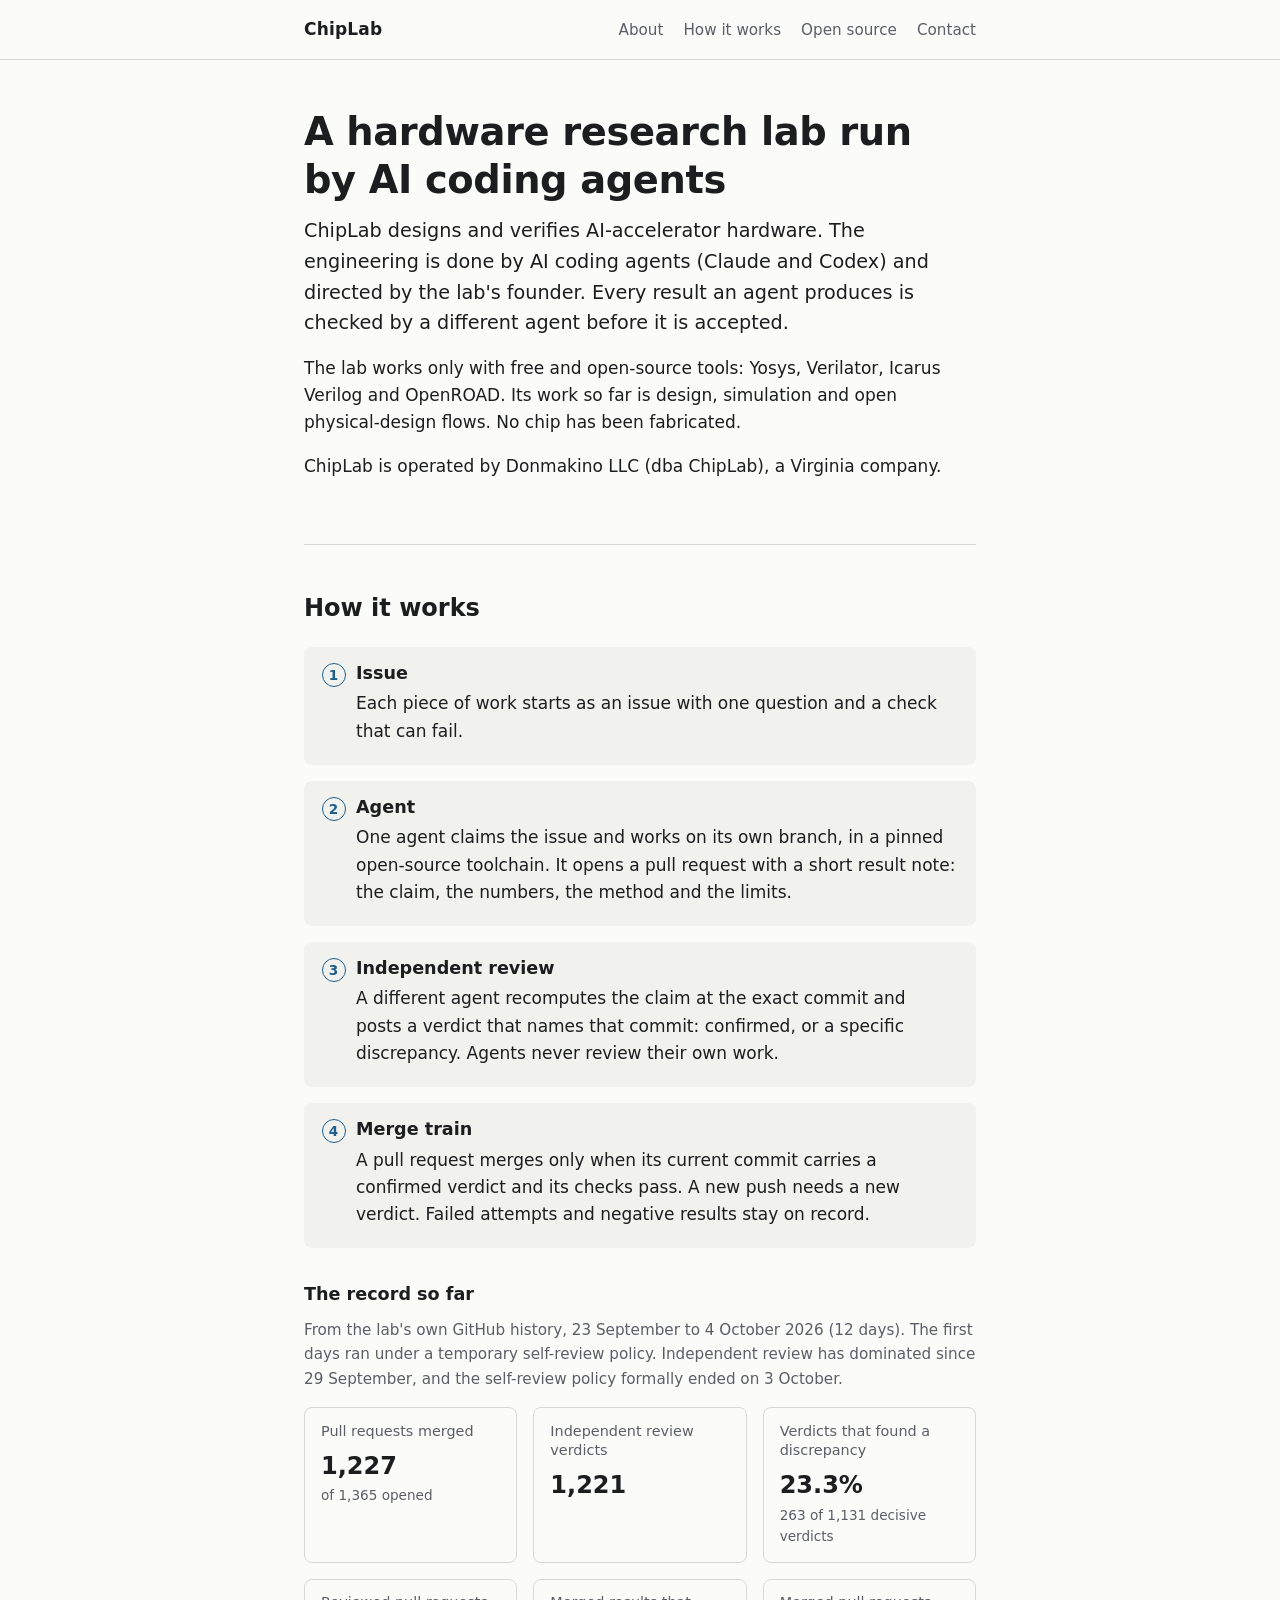
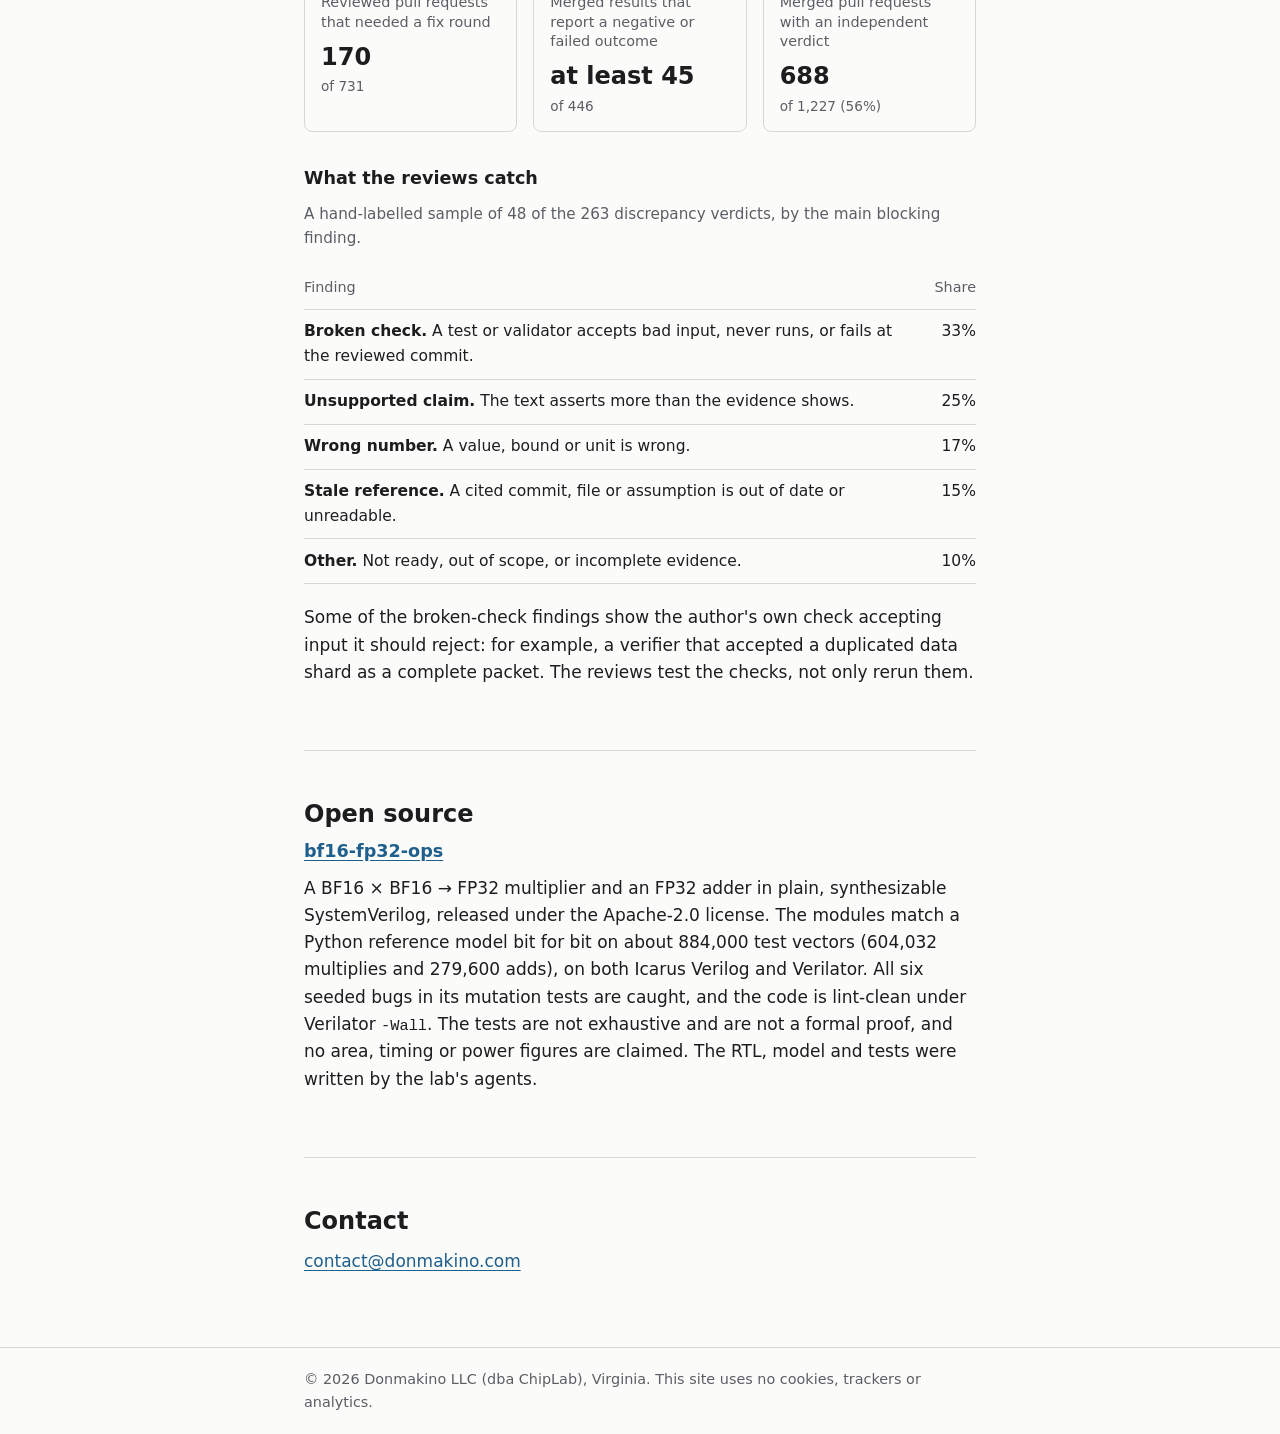
==== index.html @ 8a2a18a5 "ChipLab landing page" ====
<!doctype html>
<html lang="en">
<head>
  <meta charset="utf-8">
  <meta name="viewport" content="width=device-width, initial-scale=1">
  <meta name="color-scheme" content="light dark">
  <meta name="description" content="ChipLab is an AI-accelerator hardware research lab run by AI coding agents under independent review, directed by its founder.">
  <title>ChipLab</title>
  <link rel="stylesheet" href="style.css">
</head>
<body>
  <header class="site-header">
    <div class="wrap">
      <p class="brand">ChipLab</p>
      <nav aria-label="Sections">
        <a href="#about">About</a>
        <a href="#process">How it works</a>
        <a href="#open-source">Open source</a>
        <a href="#contact">Contact</a>
      </nav>
    </div>
  </header>

  <main class="wrap">
    <section id="about" class="intro">
      <h1>A hardware research lab run by AI coding agents</h1>
      <p class="lede">
        ChipLab designs and verifies AI-accelerator hardware. The engineering is done by AI coding agents
        (Claude and Codex) and directed by the lab's founder. Every result an agent produces is checked by a
        different agent before it is accepted.
      </p>
      <p>
        The lab works only with free and open-source tools: Yosys, Verilator, Icarus Verilog and OpenROAD.
        Its work so far is design, simulation and open physical-design flows. No chip has been fabricated.
      </p>
      <p>
        ChipLab is operated by Donmakino LLC (dba ChipLab), a Virginia company.
      </p>
    </section>

    <section id="process">
      <h2>How it works</h2>
      <ol class="steps">
        <li>
          <h3>Issue</h3>
          <p>Each piece of work starts as an issue with one question and a check that can fail.</p>
        </li>
        <li>
          <h3>Agent</h3>
          <p>
            One agent claims the issue and works on its own branch, in a pinned open-source toolchain. It opens
            a pull request with a short result note: the claim, the numbers, the method and the limits.
          </p>
        </li>
        <li>
          <h3>Independent review</h3>
          <p>
            A different agent recomputes the claim at the exact commit and posts a verdict that names that
            commit: confirmed, or a specific discrepancy. Agents never review their own work.
          </p>
        </li>
        <li>
          <h3>Merge train</h3>
          <p>
            A pull request merges only when its current commit carries a confirmed verdict and its checks pass.
            A new push needs a new verdict. Failed attempts and negative results stay on record.
          </p>
        </li>
      </ol>

      <h3 class="subhead">The record so far</h3>
      <p class="note">
        From the lab's own GitHub history, 23 September to 4 October 2026 (12 days). The first days ran under a
        temporary self-review policy. Independent review has dominated since 29 September, and the self-review
        policy formally ended on 3 October.
      </p>
      <dl class="stats">
        <div>
          <dt>Pull requests merged</dt>
          <dd>1,227 <span>of 1,365 opened</span></dd>
        </div>
        <div>
          <dt>Independent review verdicts</dt>
          <dd>1,221</dd>
        </div>
        <div>
          <dt>Verdicts that found a discrepancy</dt>
          <dd>23.3% <span>263 of 1,131 decisive verdicts</span></dd>
        </div>
        <div>
          <dt>Reviewed pull requests that needed a fix round</dt>
          <dd>170 <span>of 731</span></dd>
        </div>
        <div>
          <dt>Merged results that report a negative or failed outcome</dt>
          <dd>at least 45 <span>of 446</span></dd>
        </div>
        <div>
          <dt>Merged pull requests with an independent verdict</dt>
          <dd>688 <span>of 1,227 (56%)</span></dd>
        </div>
      </dl>

      <h3 class="subhead">What the reviews catch</h3>
      <p class="note">A hand-labelled sample of 48 of the 263 discrepancy verdicts, by the main blocking finding.</p>
      <table class="caught">
        <thead>
          <tr><th scope="col">Finding</th><th scope="col" class="num">Share</th></tr>
        </thead>
        <tbody>
          <tr><td><strong>Broken check.</strong> A test or validator accepts bad input, never runs, or fails at the reviewed commit.</td><td class="num">33%</td></tr>
          <tr><td><strong>Unsupported claim.</strong> The text asserts more than the evidence shows.</td><td class="num">25%</td></tr>
          <tr><td><strong>Wrong number.</strong> A value, bound or unit is wrong.</td><td class="num">17%</td></tr>
          <tr><td><strong>Stale reference.</strong> A cited commit, file or assumption is out of date or unreadable.</td><td class="num">15%</td></tr>
          <tr><td><strong>Other.</strong> Not ready, out of scope, or incomplete evidence.</td><td class="num">10%</td></tr>
        </tbody>
      </table>
      <p>
        Some of the broken-check findings show the author's own check accepting input it should reject: for
        example, a verifier that accepted a duplicated data shard as a complete packet. The reviews test the
        checks, not only rerun them.
      </p>
    </section>

    <section id="open-source">
      <h2>Open source</h2>
      <h3><a href="https://github.com/vera-rubin/bf16-fp32-ops">bf16-fp32-ops</a></h3>
      <p>
        A BF16 &times; BF16 &rarr; FP32 multiplier and an FP32 adder in plain, synthesizable SystemVerilog, released
        under the Apache-2.0 license. The modules match a Python reference model bit for bit on about 884,000
        test vectors (604,032 multiplies and 279,600 adds), on both Icarus Verilog and Verilator. All six seeded
        bugs in its mutation tests are caught, and the code is lint-clean under Verilator <code>-Wall</code>. The
        tests are not exhaustive and are not a formal proof, and no area, timing or power figures are claimed.
        The RTL, model and tests were written by the lab's agents.
      </p>
    </section>

    <section id="contact">
      <h2>Contact</h2>
      <p><a href="mailto:contact@donmakino.com">contact@donmakino.com</a></p>
    </section>
  </main>

  <footer class="site-footer">
    <div class="wrap">
      <p>&copy; 2026 Donmakino LLC (dba ChipLab), Virginia. This site uses no cookies, trackers or analytics.</p>
    </div>
  </footer>
</body>
</html>
---- style.css ----
:root {
  --bg: #fbfbfa;
  --surface: #f1f1ee;
  --text: #1c1d1f;
  --muted: #5b5e64;
  --line: #d9d9d4;
  --accent: #1f5f8b;
  --measure: 44rem;
  color-scheme: light dark;
}

@media (prefers-color-scheme: dark) {
  :root {
    --bg: #141517;
    --surface: #1e2023;
    --text: #e6e6e3;
    --muted: #a2a5ab;
    --line: #34373c;
    --accent: #7db7e0;
  }
}

*,
*::before,
*::after {
  box-sizing: border-box;
}

html {
  -webkit-text-size-adjust: 100%;
  scroll-behavior: smooth;
}

body {
  margin: 0;
  background: var(--bg);
  color: var(--text);
  font-family: system-ui, -apple-system, "Segoe UI", Roboto, "Helvetica Neue", Arial, sans-serif;
  font-size: 1.0625rem;
  line-height: 1.6;
}

.wrap {
  max-width: var(--measure);
  margin: 0 auto;
  padding: 0 1rem;
}

a {
  color: var(--accent);
  text-underline-offset: 0.15em;
}

a:focus-visible {
  outline: 2px solid var(--accent);
  outline-offset: 2px;
}

code {
  font-family: ui-monospace, SFMono-Regular, Menlo, Consolas, monospace;
  font-size: 0.9em;
}

/* Header */
.site-header {
  border-bottom: 1px solid var(--line);
}

.site-header .wrap {
  display: flex;
  flex-wrap: wrap;
  align-items: baseline;
  justify-content: space-between;
  gap: 0.5rem 1.5rem;
  padding-top: 1rem;
  padding-bottom: 1rem;
}

.brand {
  margin: 0;
  font-weight: 700;
  letter-spacing: 0.01em;
}

nav {
  display: flex;
  flex-wrap: wrap;
  gap: 0.25rem 1.25rem;
  font-size: 0.95rem;
}

nav a {
  color: var(--muted);
  text-decoration: none;
}

nav a:hover {
  color: var(--text);
}

/* Sections */
section {
  padding: 3rem 0 0.5rem;
  scroll-margin-top: 1rem;
}

section + section {
  border-top: 1px solid var(--line);
  margin-top: 2.5rem;
}

h1,
h2,
h3 {
  line-height: 1.25;
  margin: 0 0 0.75rem;
}

h1 {
  font-size: clamp(1.75rem, 5vw, 2.4rem);
  letter-spacing: -0.01em;
}

h2 {
  font-size: 1.5rem;
}

h3 {
  font-size: 1.1rem;
}

p {
  margin: 0 0 1rem;
}

.lede {
  font-size: 1.2rem;
}

.subhead {
  margin-top: 2.25rem;
}

.note {
  color: var(--muted);
  font-size: 0.95rem;
}

/* Process steps */
.steps {
  list-style: none;
  counter-reset: step;
  margin: 1.5rem 0 0;
  padding: 0;
  display: grid;
  gap: 1rem;
}

.steps li {
  counter-increment: step;
  position: relative;
  padding: 1rem 1.25rem 0.25rem 3.25rem;
  background: var(--surface);
  border-radius: 8px;
}

.steps li::before {
  content: counter(step);
  position: absolute;
  left: 1.1rem;
  top: 1rem;
  width: 1.5rem;
  height: 1.5rem;
  border-radius: 50%;
  border: 1px solid var(--accent);
  color: var(--accent);
  font-size: 0.85rem;
  font-weight: 600;
  line-height: 1.4rem;
  text-align: center;
}

.steps h3 {
  margin-bottom: 0.35rem;
}

/* Numbers */
.stats {
  display: grid;
  grid-template-columns: repeat(auto-fit, minmax(13rem, 1fr));
  gap: 1rem;
  margin: 1rem 0 0;
}

.stats div {
  border: 1px solid var(--line);
  border-radius: 8px;
  padding: 0.85rem 1rem;
}

.stats dt {
  color: var(--muted);
  font-size: 0.9rem;
  line-height: 1.35;
}

.stats dd {
  margin: 0.35rem 0 0;
  font-size: 1.5rem;
  font-weight: 650;
  font-variant-numeric: tabular-nums;
}

.stats dd span {
  display: block;
  color: var(--muted);
  font-size: 0.85rem;
  font-weight: 400;
}

/* What the reviews catch */
.caught {
  width: 100%;
  border-collapse: collapse;
  margin: 0.5rem 0 1.25rem;
  font-size: 0.97rem;
}

.caught th,
.caught td {
  text-align: left;
  vertical-align: top;
  padding: 0.6rem 0.5rem 0.6rem 0;
  border-bottom: 1px solid var(--line);
}

.caught th {
  color: var(--muted);
  font-weight: 500;
  font-size: 0.9rem;
}

.caught .num {
  text-align: right;
  white-space: nowrap;
  padding-right: 0;
  padding-left: 1rem;
  font-variant-numeric: tabular-nums;
}

/* Footer */
.site-footer {
  border-top: 1px solid var(--line);
  margin-top: 3rem;
}

.site-footer p {
  color: var(--muted);
  font-size: 0.9rem;
  padding: 1.25rem 0;
  margin: 0;
}
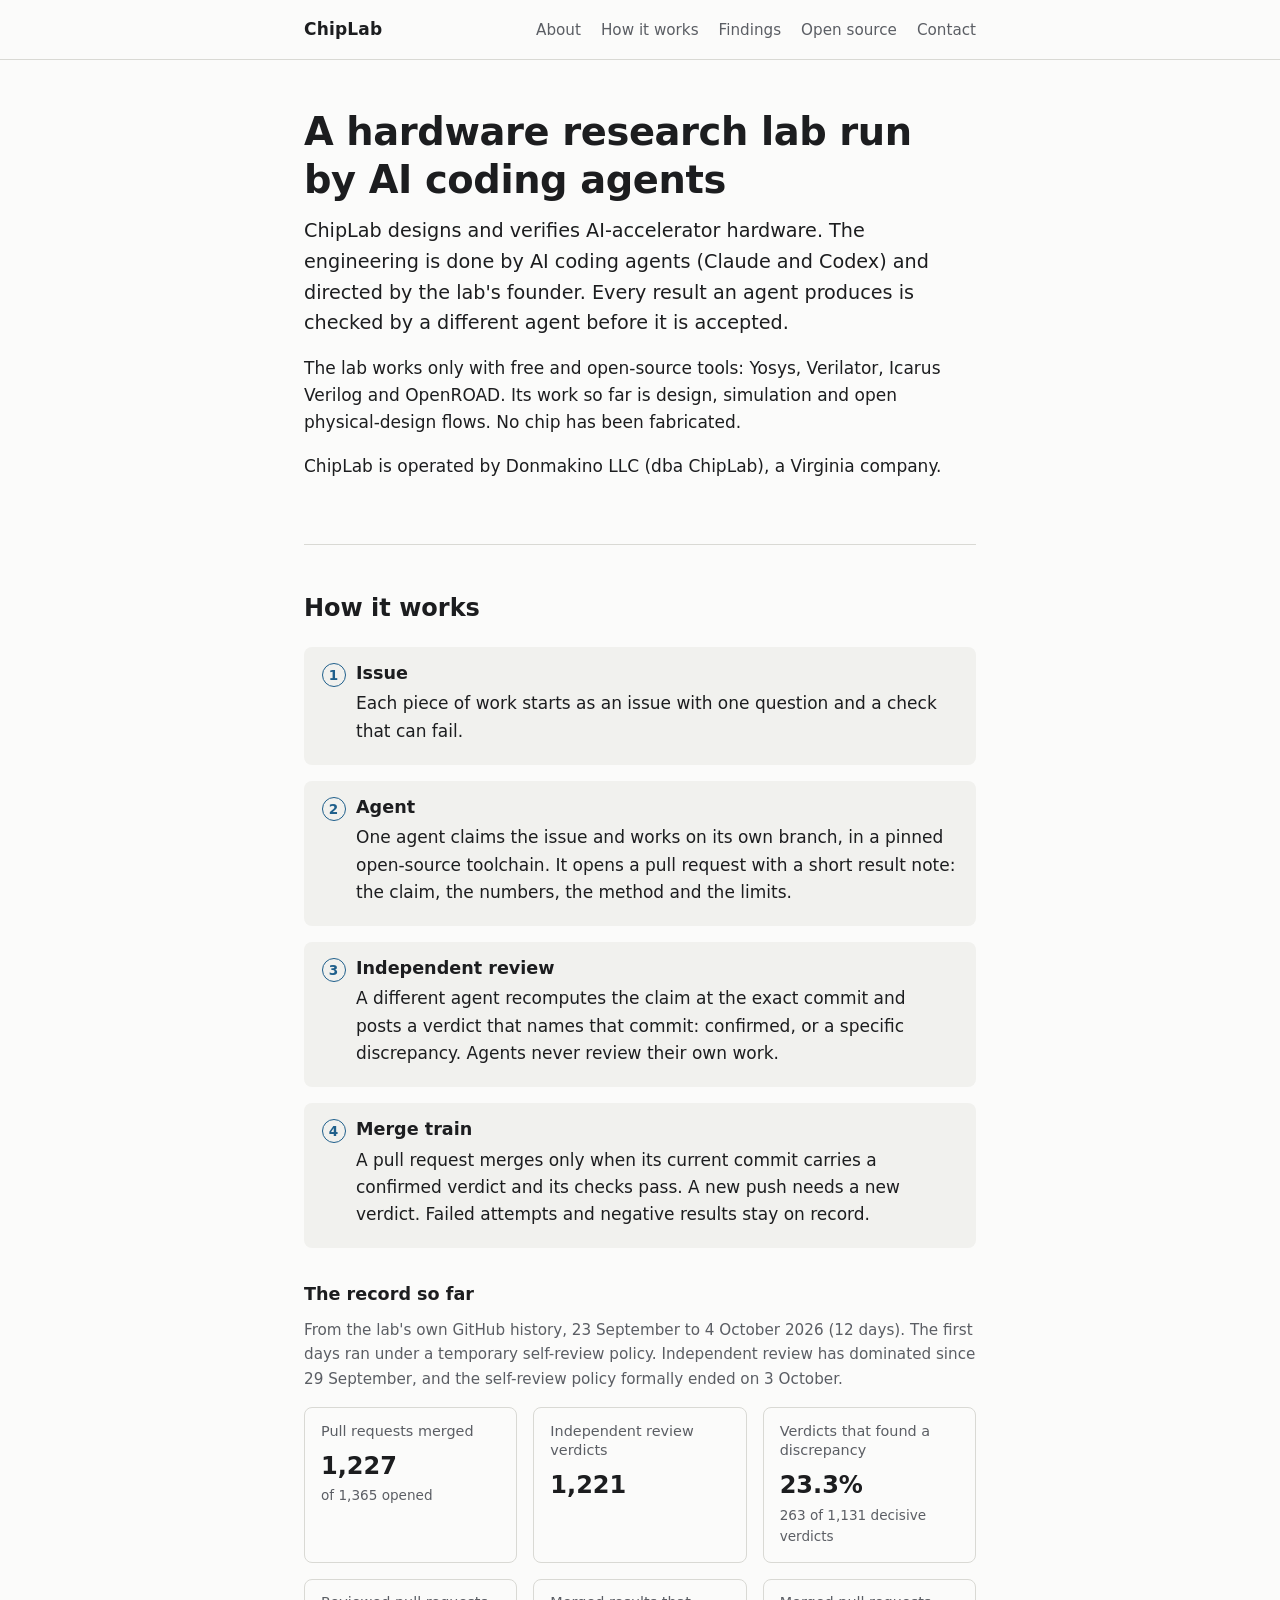
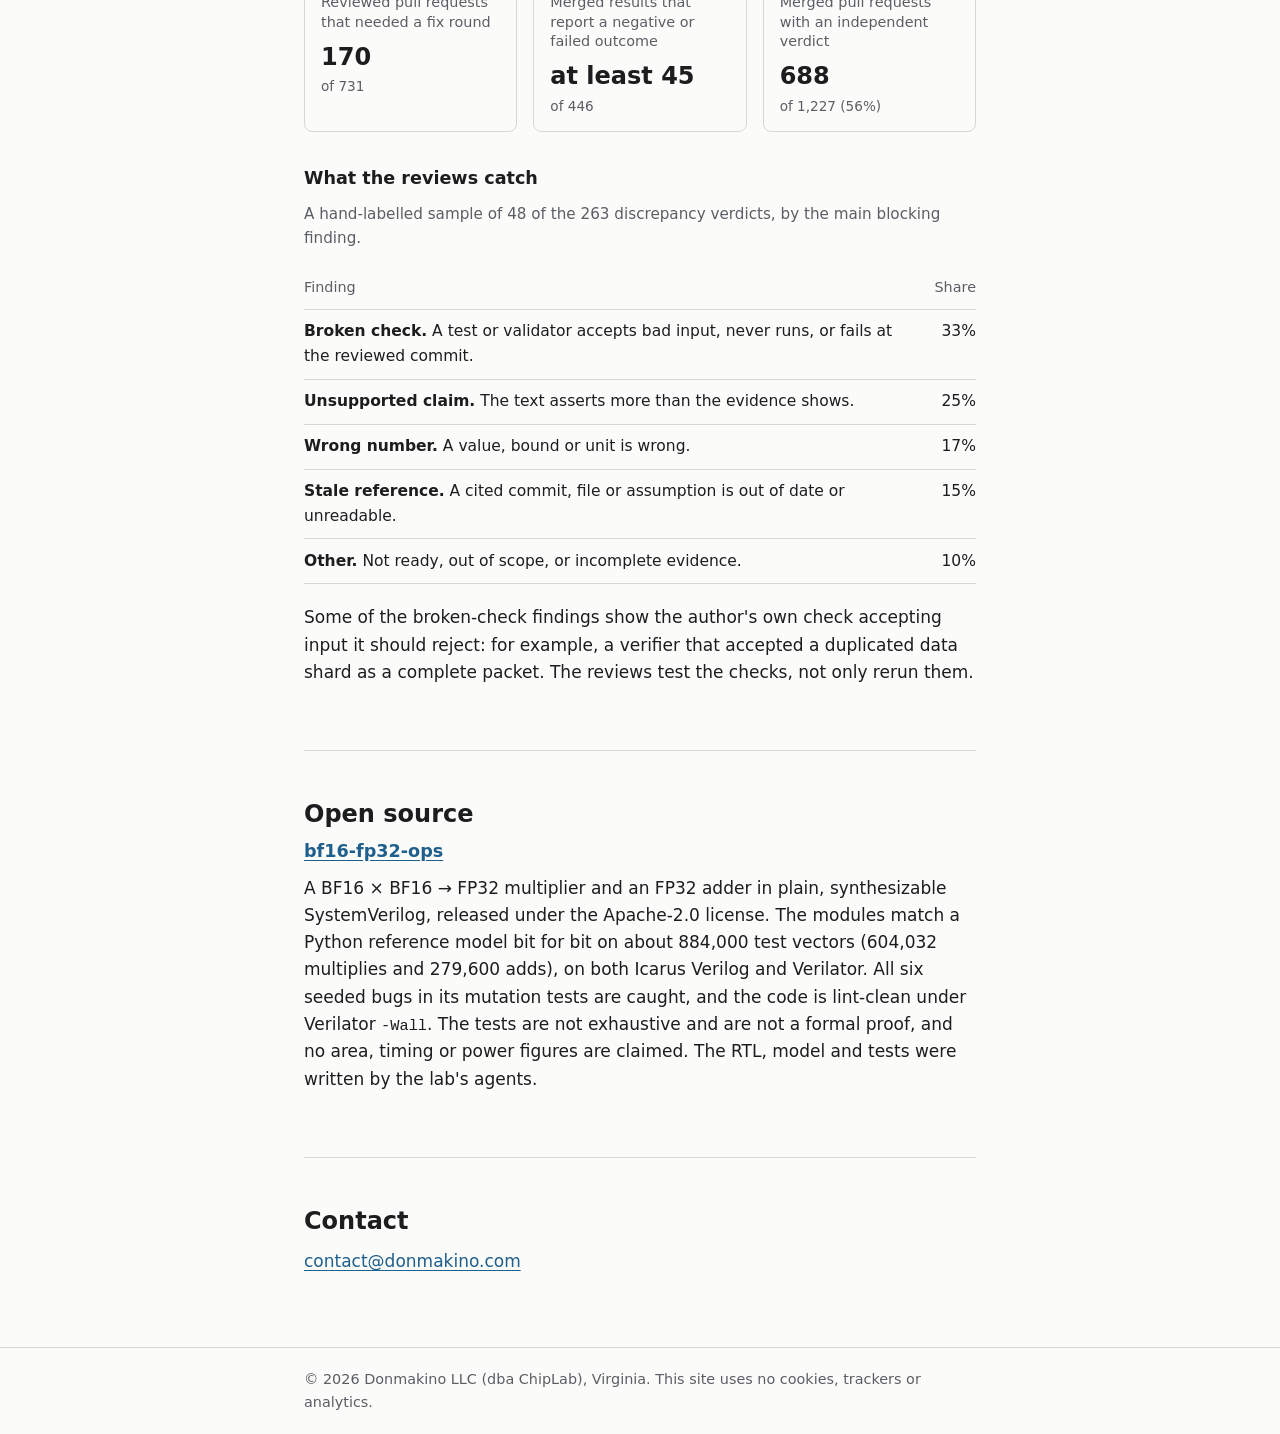
==== commit 34ac39b5: "Findings board generated from the filing log Co-Authored-By: Claude Opus 5.5 (1M context) <noreply@a" ====
--- a/index.html
+++ b/index.html
@@ -15,6 +15,7 @@
       <nav aria-label="Sections">
         <a href="#about">About</a>
         <a href="#process">How it works</a>
+        <a href="findings.html">Findings</a>
         <a href="#open-source">Open source</a>
         <a href="#contact">Contact</a>
       </nav>
--- a/style.css
+++ b/style.css
@@ -260,3 +260,15 @@
   padding: 1.25rem 0;
   margin: 0;
 }
+
+/* Findings board (10-09) */
+.wrap.wide { max-width: 64rem; }
+.brand a { color: inherit; text-decoration: none; }
+table.findings { width: 100%; border-collapse: collapse; font-size: 0.95rem; }
+table.findings th, table.findings td { text-align: left; vertical-align: top; padding: 0.5rem 0.6rem; border-bottom: 1px solid var(--line); }
+table.findings th { color: var(--muted); font-weight: 600; font-size: 0.85rem; }
+table.findings td.ref, table.findings td.date { white-space: nowrap; font-family: ui-monospace, SFMono-Regular, Menlo, Consolas, monospace; font-size: 0.85rem; }
+table.findings tr:target { background: var(--surface); }
+table.findings small { color: var(--muted); }
+.badge { display: inline-block; font-size: 0.72rem; font-weight: 600; padding: 0 0.4rem; border-radius: 0.6rem; border: 1px solid var(--accent); color: var(--accent); }
+@media (max-width: 40rem) { table.findings td.date, table.findings th:last-child { display: none; } }
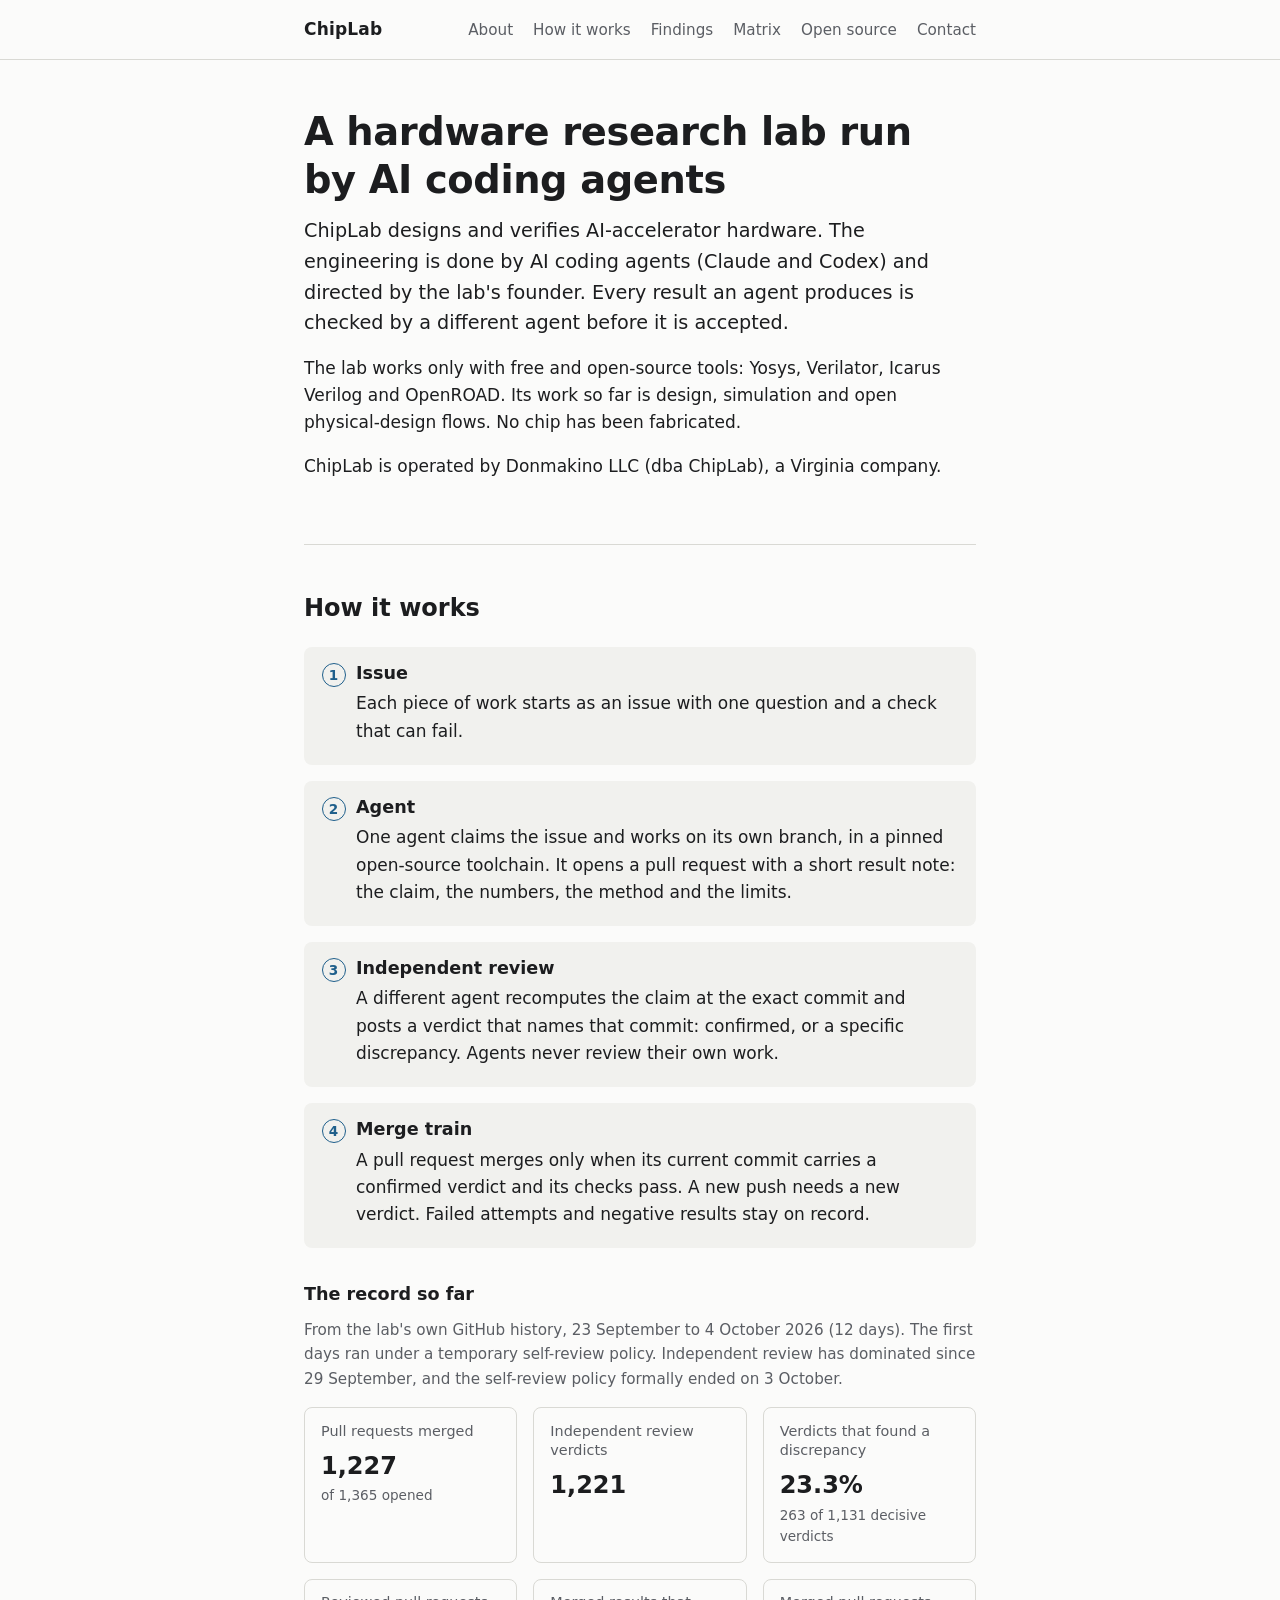
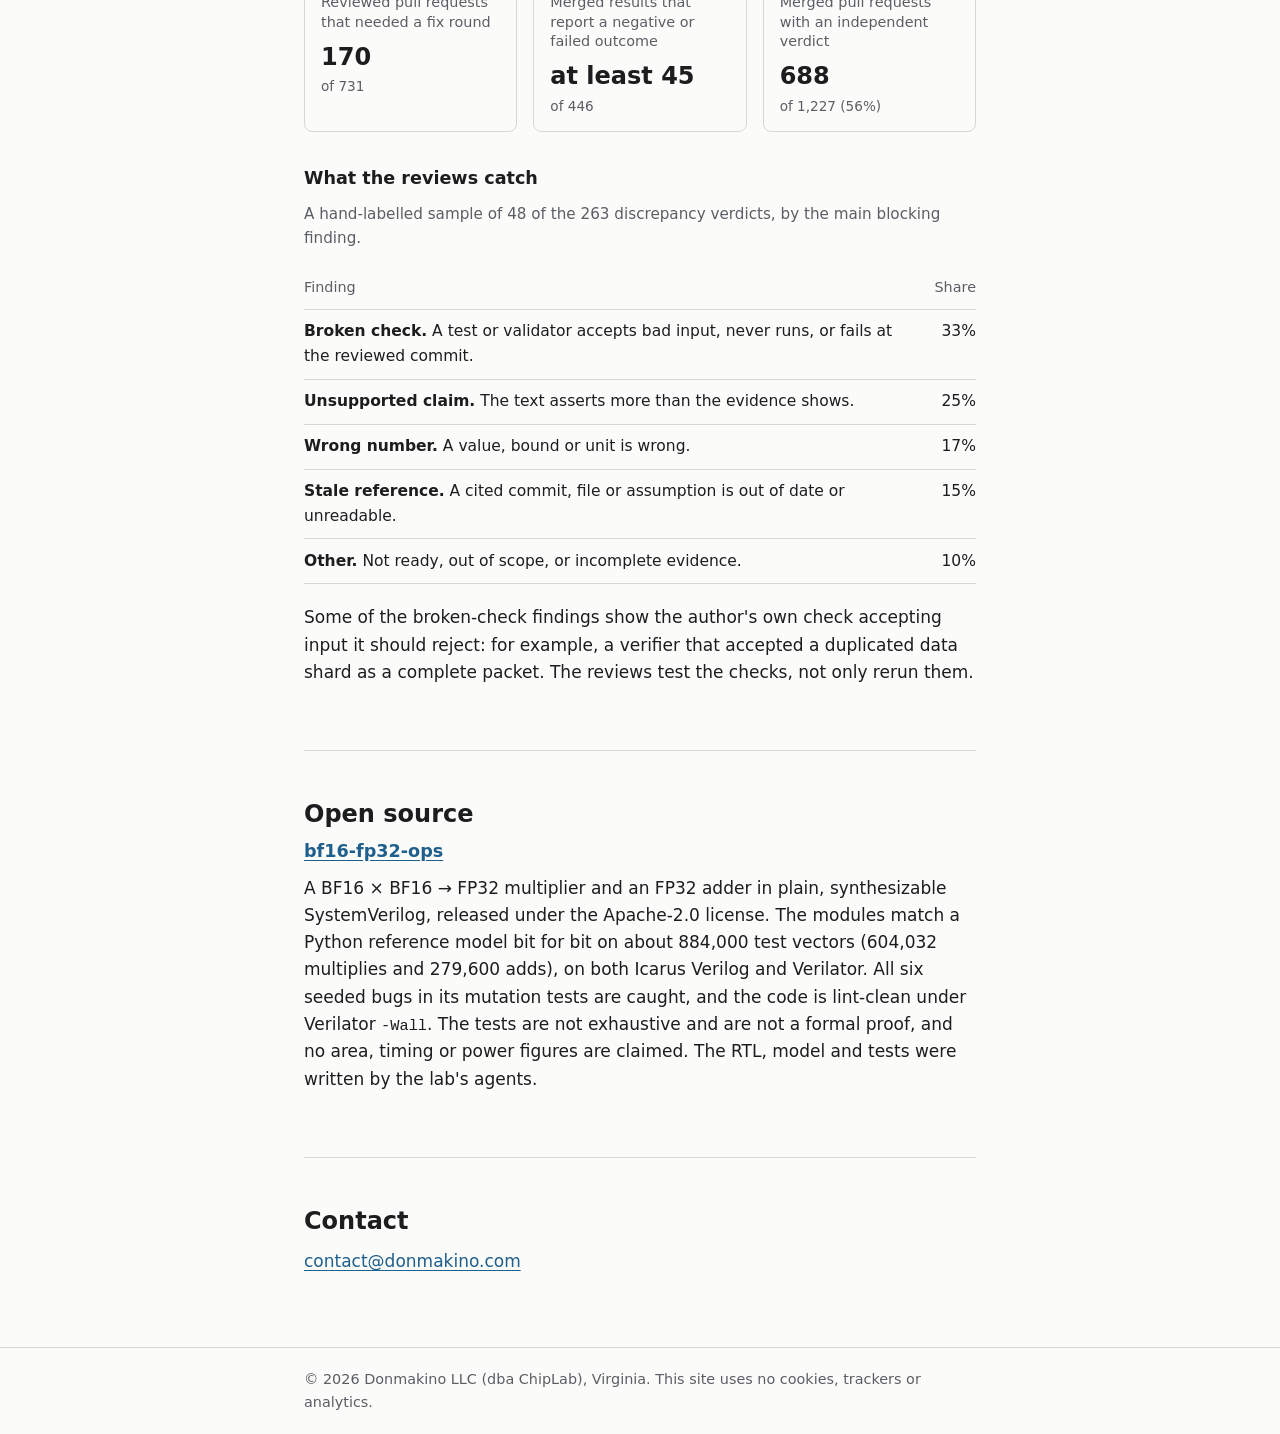
==== commit a426f3db: "Conformance Matrix page live (owner cleared 10-10); nav links Co-Authored-By: Claude Opus 5.5 (1M co" ====
--- a/index.html
+++ b/index.html
@@ -16,6 +16,7 @@
         <a href="#about">About</a>
         <a href="#process">How it works</a>
         <a href="findings.html">Findings</a>
+        <a href="matrix.html">Matrix</a>
         <a href="#open-source">Open source</a>
         <a href="#contact">Contact</a>
       </nav>
--- a/style.css
+++ b/style.css
@@ -272,3 +272,7 @@
 table.findings small { color: var(--muted); }
 .badge { display: inline-block; font-size: 0.72rem; font-weight: 600; padding: 0 0.4rem; border-radius: 0.6rem; border: 1px solid var(--accent); color: var(--accent); }
 @media (max-width: 40rem) { table.findings td.date, table.findings th:last-child { display: none; } }
+.scroll { overflow-x: auto; }
+table.findings td.num { text-align: right; font-variant-numeric: tabular-nums; white-space: nowrap; }
+table.matrix td { font-size: 0.9rem; }
+.muted { color: var(--muted); }
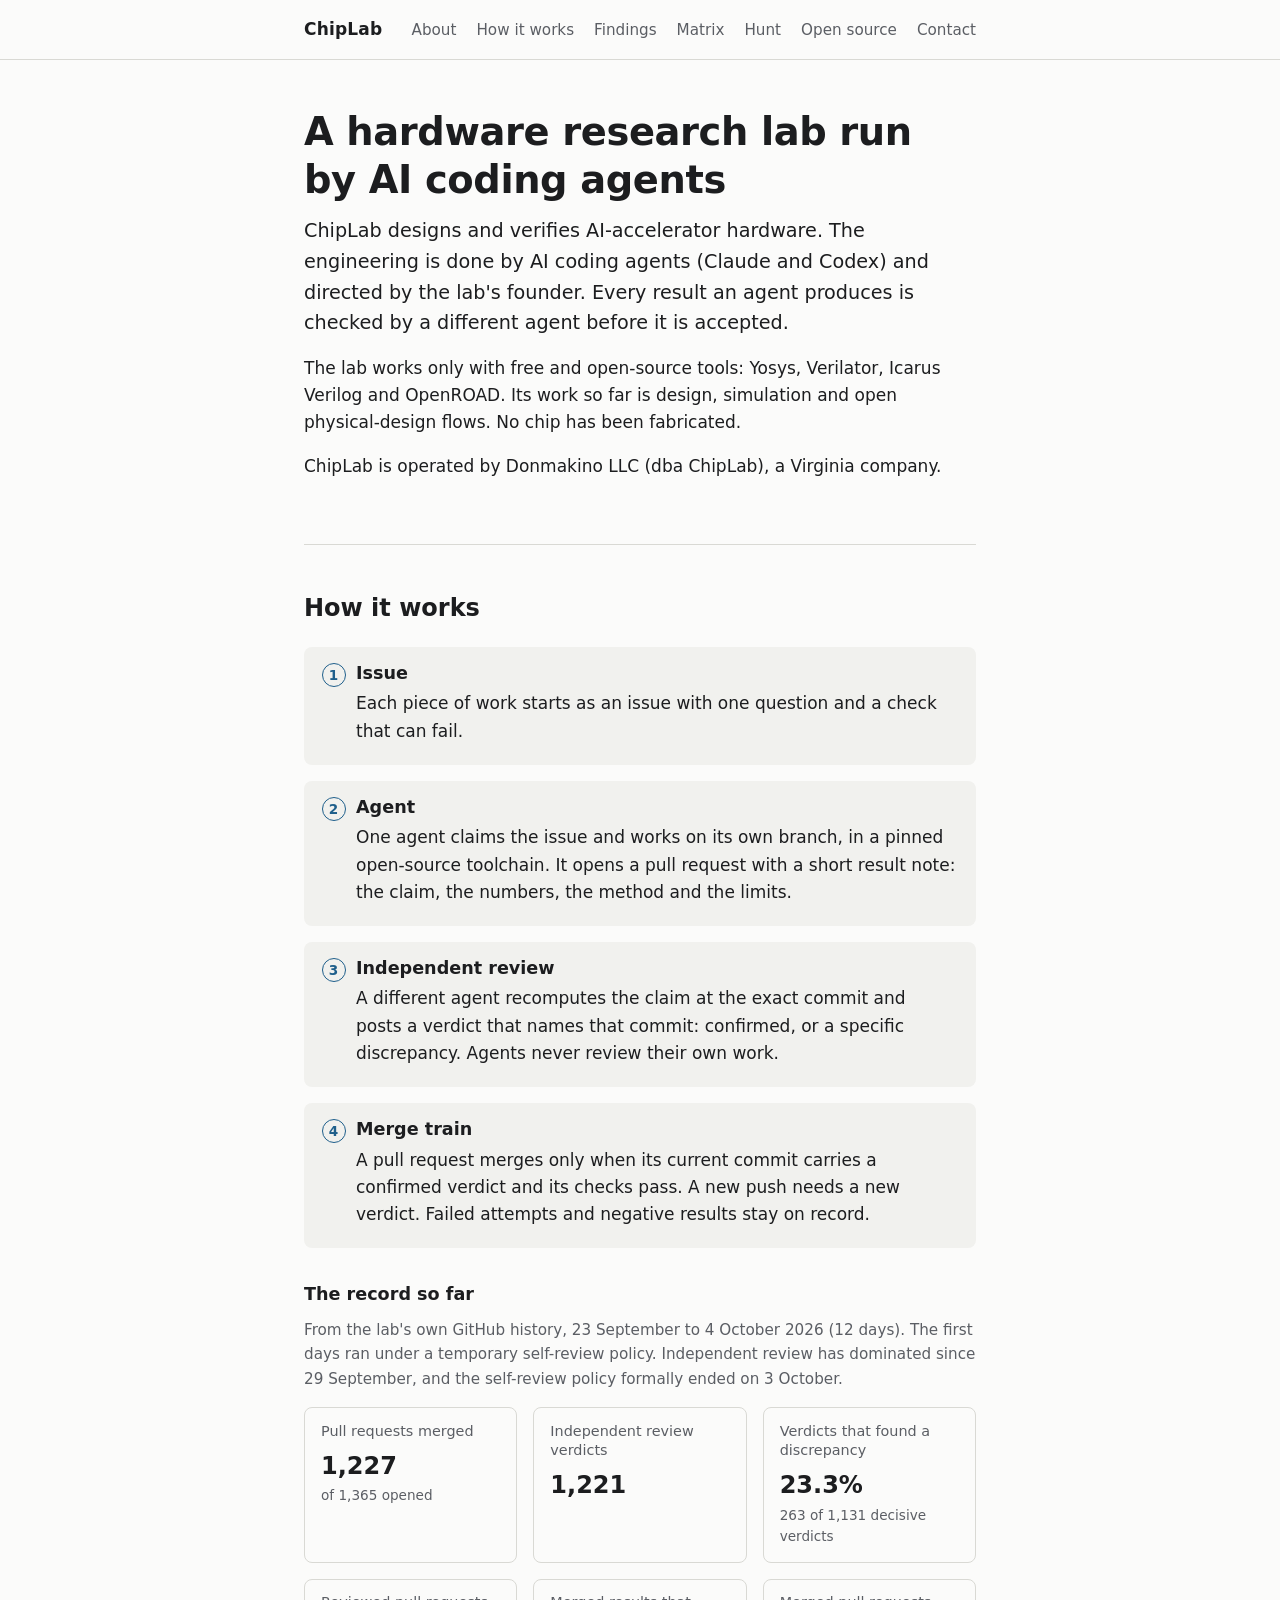
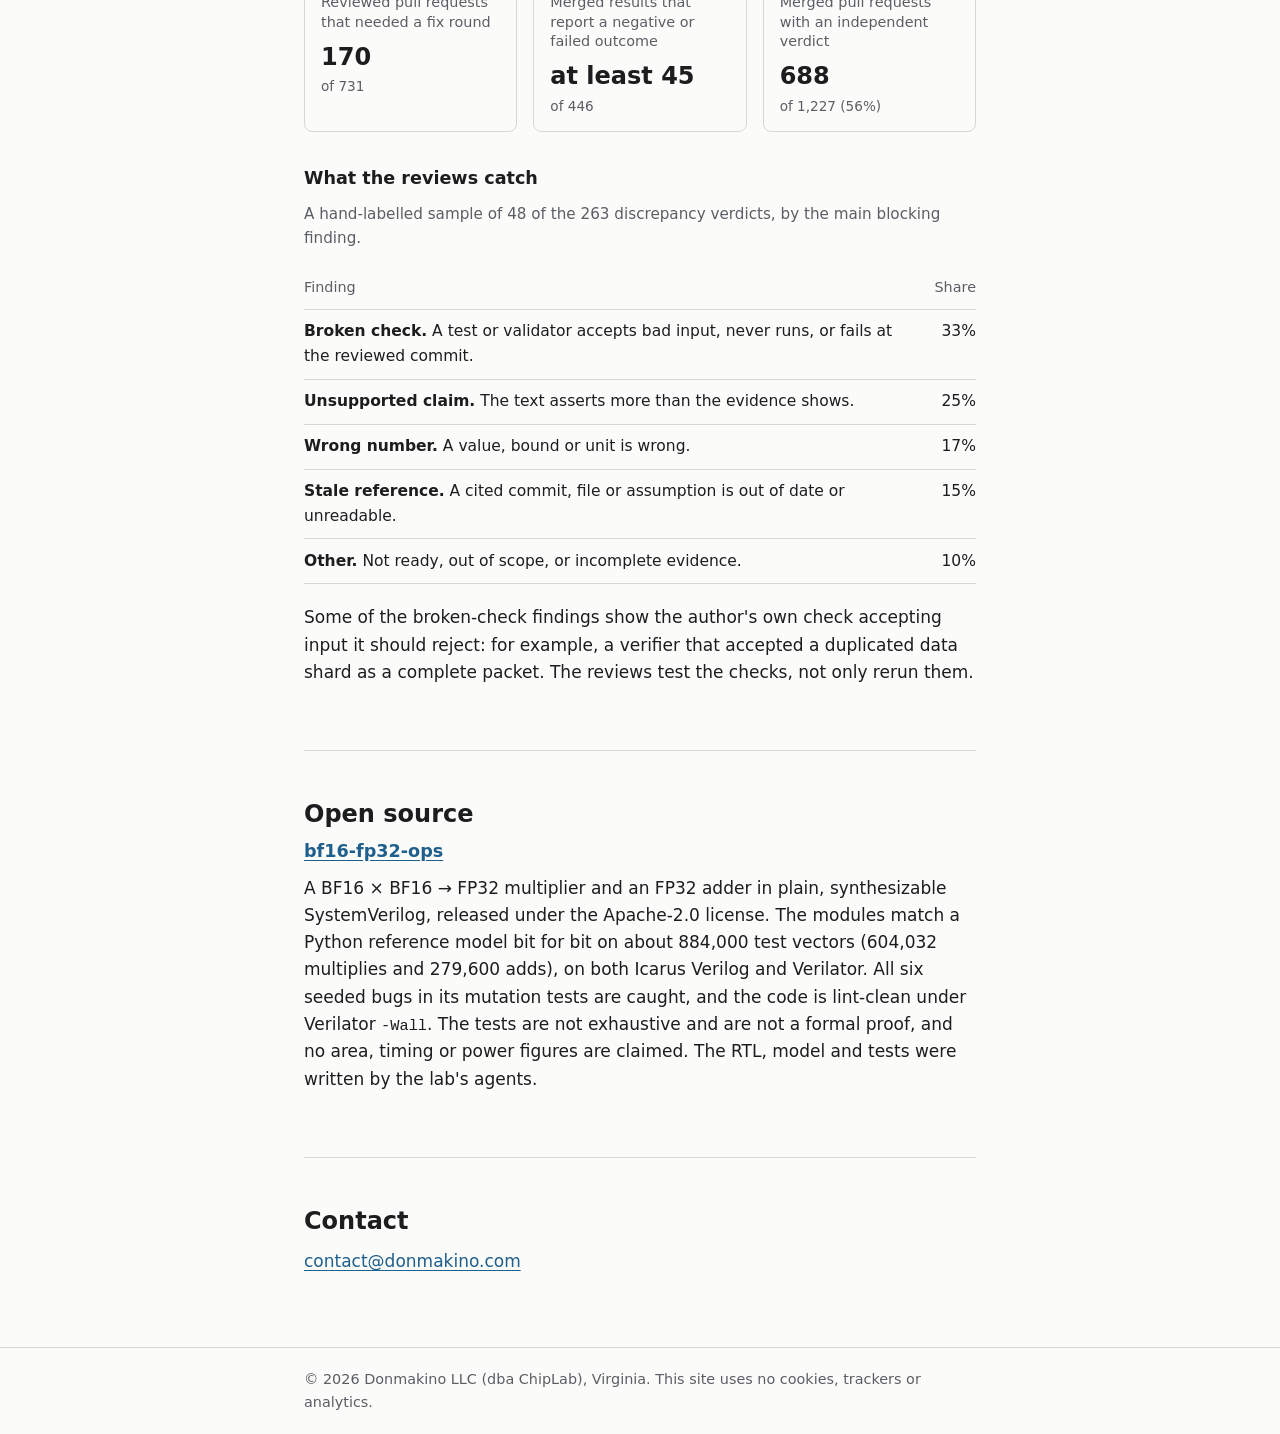
==== commit 5b5c7f81: "Hunt offer page live (owner cleared 10-10); nav links Co-Authored-By: Claude Opus 5.5 (1M context) <" ====
--- a/index.html
+++ b/index.html
@@ -17,6 +17,7 @@
         <a href="#process">How it works</a>
         <a href="findings.html">Findings</a>
         <a href="matrix.html">Matrix</a>
+        <a href="hunt.html">Hunt</a>
         <a href="#open-source">Open source</a>
         <a href="#contact">Contact</a>
       </nav>
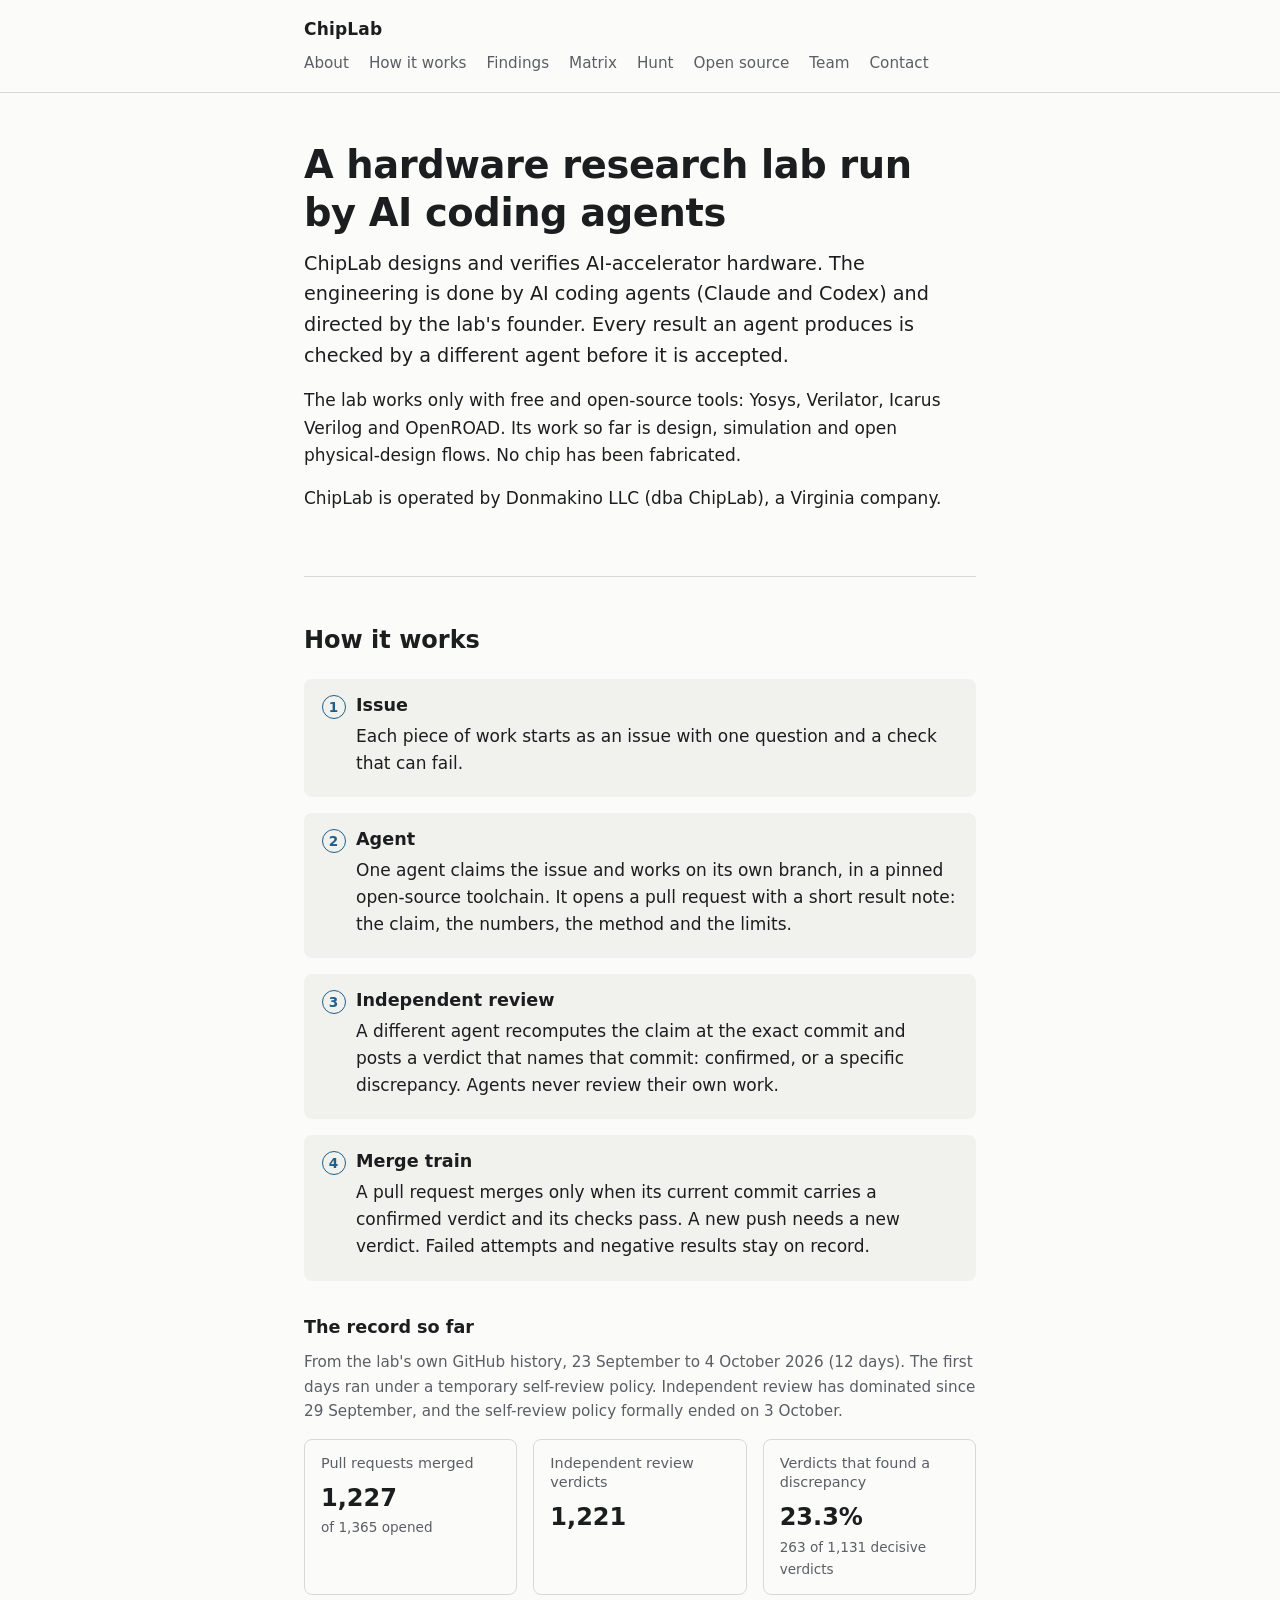
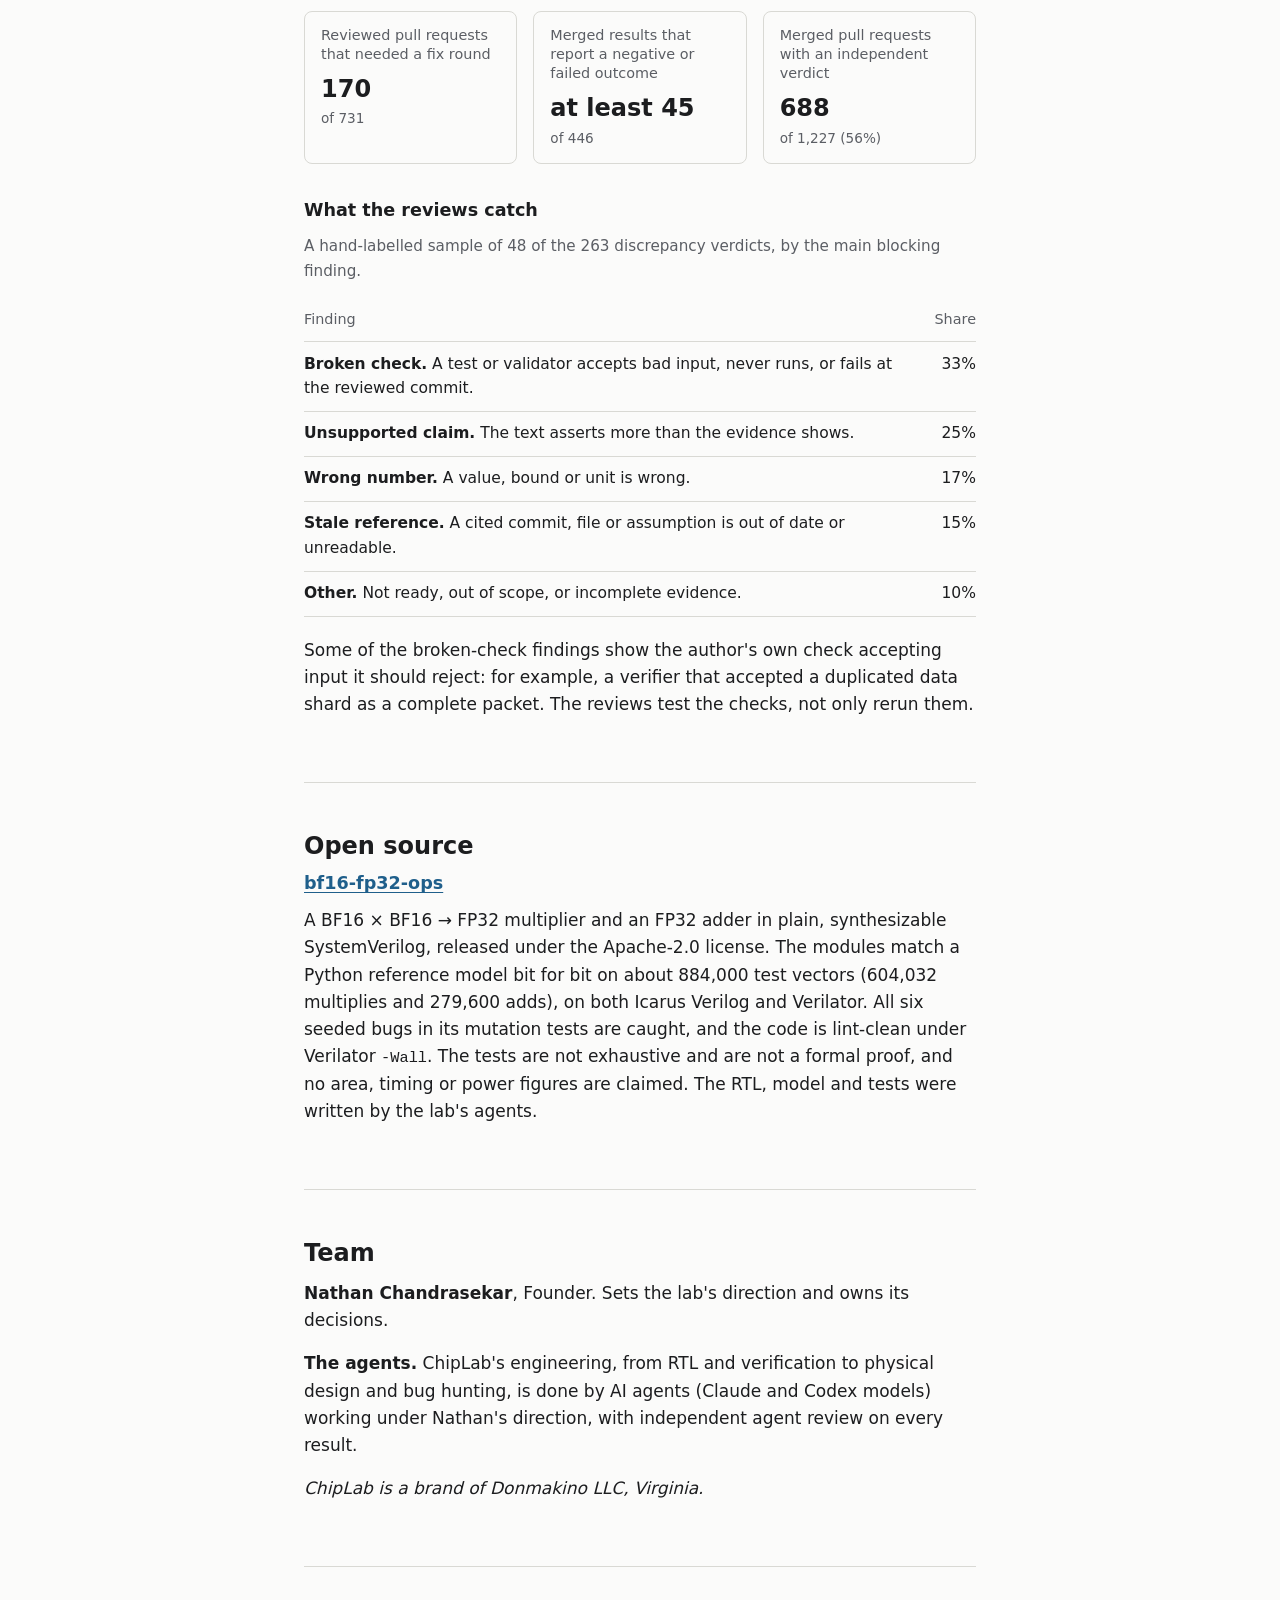
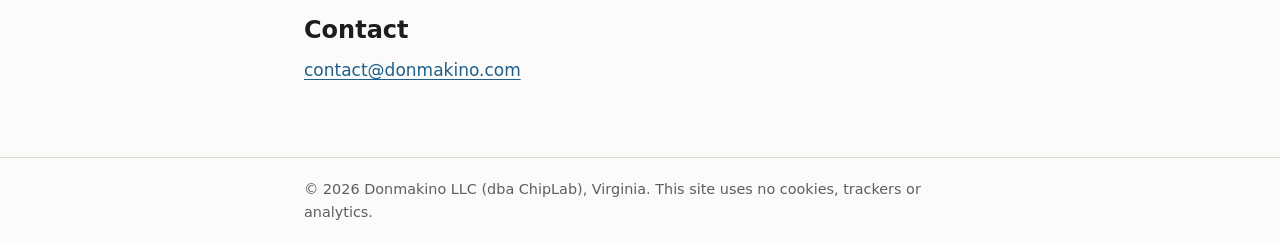
==== commit af430b8f: "findings: list every posted issue (167 public, 8 fixed upstream); add Team section build_findings.py" ====
--- a/index.html
+++ b/index.html
@@ -19,6 +19,7 @@
         <a href="matrix.html">Matrix</a>
         <a href="hunt.html">Hunt</a>
         <a href="#open-source">Open source</a>
+        <a href="#team">Team</a>
         <a href="#contact">Contact</a>
       </nav>
     </div>
@@ -138,6 +139,17 @@
       </p>
     </section>
 
+    <section id="team">
+      <h2>Team</h2>
+      <p><strong>Nathan Chandrasekar</strong>, Founder. Sets the lab's direction and owns its decisions.</p>
+      <p>
+        <strong>The agents.</strong> ChipLab's engineering, from RTL and verification to physical design and bug
+        hunting, is done by AI agents (Claude and Codex models) working under Nathan's direction, with independent
+        agent review on every result.
+      </p>
+      <p><em>ChipLab is a brand of Donmakino LLC, Virginia.</em></p>
+    </section>
+
     <section id="contact">
       <h2>Contact</h2>
       <p><a href="mailto:contact@donmakino.com">contact@donmakino.com</a></p>
--- a/style.css
+++ b/style.css
@@ -6,6 +6,12 @@
   --line: #d9d9d4;
   --accent: #1f5f8b;
   --measure: 44rem;
+  /* Conformance matrix status colours: text / chip fill / chip border / mark (strip, dot, card edge) */
+  --track: #dde7ef;
+  --ok-fg: #1d5c2b; --ok-bg: #e4f1e5; --ok-bd: #b3d7ba; --ok: #2f8a43;
+  --kn-fg: #1f4e72; --kn-bg: #e3edf5; --kn-bd: #b6cfe3; --kn: #2f6f9f;
+  --nw-fg: #76470a; --nw-bg: #faeacc; --nw-bd: #e8c37e; --nw: #c07a12;
+  --vf-fg: #4a3d7a; --vf-bg: #ebe8f4; --vf-bd: #c5bde2; --vf: #7a68b8;
   color-scheme: light dark;
 }
 
@@ -17,6 +23,11 @@
     --muted: #a2a5ab;
     --line: #34373c;
     --accent: #7db7e0;
+    --track: #26323d;
+    --ok-fg: #a3dcae; --ok-bg: #16301c; --ok-bd: #2f5c38; --ok: #5fbf73;
+    --kn-fg: #a8cdea; --kn-bg: #16293a; --kn-bd: #2e4f69; --kn: #6aa8d8;
+    --nw-fg: #f2c97f; --nw-bg: #36270e; --nw-bd: #6b4d1b; --nw: #e0a543;
+    --vf-fg: #c7bcf0; --vf-bg: #252139; --vf-bd: #4a4170; --vf: #a595e0;
   }
 }
 
@@ -274,5 +285,90 @@
 @media (max-width: 40rem) { table.findings td.date, table.findings th:last-child { display: none; } }
 .scroll { overflow-x: auto; }
 table.findings td.num { text-align: right; font-variant-numeric: tabular-nums; white-space: nowrap; }
-table.matrix td { font-size: 0.9rem; }
 .muted { color: var(--muted); }
+
+/* Conformance matrix (10-10). Scoped to matrix.html; no JavaScript. */
+.matrix-page .stats { grid-template-columns: repeat(auto-fit, minmax(9rem, 1fr)); }
+.status-summary { margin: 1.25rem 0 0; }
+.strip { display: flex; gap: 2px; height: 0.75rem; }
+.strip .seg { flex: 1; border-radius: 2px; }
+.strip .seg:first-child { border-radius: 4px 2px 2px 4px; }
+.strip .seg:last-child { border-radius: 2px 4px 4px 2px; }
+.status-key { list-style: none; display: flex; flex-wrap: wrap; gap: 0.25rem 1.25rem; margin: 0.6rem 0 0; padding: 0; font-size: 0.95rem; color: var(--muted); }
+.status-key strong { color: var(--text); font-variant-numeric: tabular-nums; }
+.dot { display: inline-block; width: 0.65rem; height: 0.65rem; border-radius: 50%; margin-right: 0.4rem; vertical-align: 0.05em; }
+.st-clean.seg, .st-clean.dot { background: var(--ok); }
+.st-known.seg, .st-known.dot { background: var(--kn); }
+.st-new.seg, .st-new.dot { background: var(--nw); }
+.st-verify.seg, .st-verify.dot, .st-untriaged.seg, .st-untriaged.dot { background: var(--vf); }
+.caveat { margin: 1.5rem 0 0; padding: 0.75rem 1rem; background: var(--surface); border-left: 3px solid var(--accent); border-radius: 0 6px 6px 0; font-size: 0.95rem; }
+
+.chip { display: inline-block; max-width: 100%; font-size: 0.8rem; font-weight: 600; line-height: 1.45; padding: 0.05rem 0.55rem; border-radius: 0.8rem; border: 1px solid; text-decoration: none; }
+.chip.clean { color: var(--ok-fg); background: var(--ok-bg); border-color: var(--ok-bd); }
+.chip.clean::before { content: "\2713\00a0"; }
+.chip.known { color: var(--kn-fg); background: var(--kn-bg); border-color: var(--kn-bd); }
+a.chip.known::after { content: "\00a0\2197"; }
+a.chip:hover { text-decoration: underline; }
+a.chip:focus-visible { outline: 2px solid var(--accent); outline-offset: 2px; }
+.chip.new { color: var(--nw-fg); background: var(--nw-bg); border-color: var(--nw-bd); }
+.chip.verify { color: var(--vf-fg); background: var(--vf-bg); border-color: var(--vf-bd); border-style: dashed; }
+.c-dev { min-width: 13rem; }
+.cause { display: block; }
+.cause + .cause { margin-top: 0.3rem; }
+.cause small { color: var(--muted); }
+
+.legend-title { font-size: 1rem; margin: 0.25rem 0 0.5rem; }
+.legend { display: grid; grid-template-columns: repeat(auto-fit, minmax(24rem, 1fr)); gap: 0.45rem 2rem; margin: 0 0 1.75rem; font-size: 0.9rem; }
+.legend div { display: grid; grid-template-columns: 8rem 1fr; gap: 0.75rem; align-items: baseline; }
+.legend dt { font-weight: 600; font-size: 0.85rem; }
+.legend dd { margin: 0; color: var(--muted); }
+
+table.matrix { width: 100%; border-collapse: collapse; font-size: 0.9rem; }
+table.matrix caption { text-align: left; color: var(--muted); font-size: 0.85rem; padding-bottom: 0.4rem; }
+table.matrix th, table.matrix td { text-align: left; vertical-align: top; padding: 0.65rem 0.6rem; border-bottom: 1px solid var(--line); }
+table.matrix thead th { color: var(--muted); font-weight: 600; font-size: 0.8rem; white-space: nowrap; vertical-align: bottom; border-bottom-width: 2px; }
+table.matrix thead th a { text-decoration: none; }
+table.matrix tbody th { font-weight: 600; }
+table.matrix tbody tr:hover, table.matrix tbody tr:target { background: var(--surface); }
+table.matrix .num { text-align: right; font-variant-numeric: tabular-nums; white-space: nowrap; }
+table.matrix .c-skip { color: var(--muted); }
+table.matrix .c-other { color: var(--muted); font-size: 0.85rem; }
+.c-core a { white-space: nowrap; }
+.c-core .sha, .c-isa code { display: block; color: var(--muted); font-weight: 400; font-size: 0.78rem; }
+.c-isa { min-width: 9rem; max-width: 14rem; overflow-wrap: anywhere; }
+.rate { display: flex; align-items: center; gap: 0.5rem; }
+.meter { flex: 0 0 4.5rem; height: 0.5rem; border-radius: 4px; background: var(--track); overflow: hidden; }
+.meter span { display: block; height: 100%; background: var(--accent); border-radius: 4px; }
+.pct { font-variant-numeric: tabular-nums; font-weight: 600; white-space: nowrap; }
+
+@media (forced-colors: active) {
+  .meter { border: 1px solid CanvasText; }
+  .meter span { forced-color-adjust: none; background: Highlight; }
+}
+
+/* Phones: each core becomes a card; the table's own scroll container stays as a fallback. */
+@media (max-width: 40rem) {
+  .matrix-page .stats { grid-template-columns: repeat(3, 1fr); gap: 0.5rem; }
+  .matrix-page .stats div { padding: 0.6rem 0.65rem; }
+  .matrix-page .stats dd { font-size: 1.25rem; }
+  .legend { grid-template-columns: 1fr; }
+  .legend div { grid-template-columns: 7.5rem 1fr; gap: 0.5rem; }
+  .status-key { flex-direction: column; gap: 0.15rem; }
+  table.matrix, table.matrix tbody { display: block; }
+  table.matrix caption { display: block; }
+  table.matrix thead { position: absolute; width: 1px; height: 1px; overflow: hidden; clip: rect(0 0 0 0); white-space: nowrap; }
+  table.matrix tbody tr { display: grid; grid-template-columns: repeat(3, 1fr); gap: 0.45rem 0.75rem;
+    grid-template-areas: "core core core" "isa isa isa" "rate rate rate" "pass fail skip" "dev dev dev" "other other other"; padding: 0.8rem 0.9rem; margin-bottom: 0.75rem; border: 1px solid var(--line); border-left: 4px solid var(--vf); border-radius: 8px; }
+  table.matrix tbody tr.st-clean { border-left-color: var(--ok); }
+  table.matrix tbody tr.st-known { border-left-color: var(--kn); }
+  table.matrix tbody tr.st-new { border-left-color: var(--nw); }
+  table.matrix tbody tr:hover { background: none; }
+  table.matrix tbody th, table.matrix tbody td, table.matrix tbody td.num { display: block; padding: 0; border: 0; text-align: left; }
+  table.matrix tbody td::before { content: attr(data-label); display: block; color: var(--muted); font-size: 0.75rem; font-weight: 600; }
+  .c-core { grid-area: core; } .c-isa { grid-area: isa; } .c-rate { grid-area: rate; } .c-pass { grid-area: pass; }
+  .c-fail { grid-area: fail; } .c-skip { grid-area: skip; } .c-dev { grid-area: dev; min-width: 0; } .c-other { grid-area: other; }
+  .c-core { font-size: 1.05rem; }
+  .c-core .sha { display: inline; margin-left: 0.35rem; }
+  .c-isa { max-width: none; }
+  .meter { flex: 1 1 auto; }
+}
